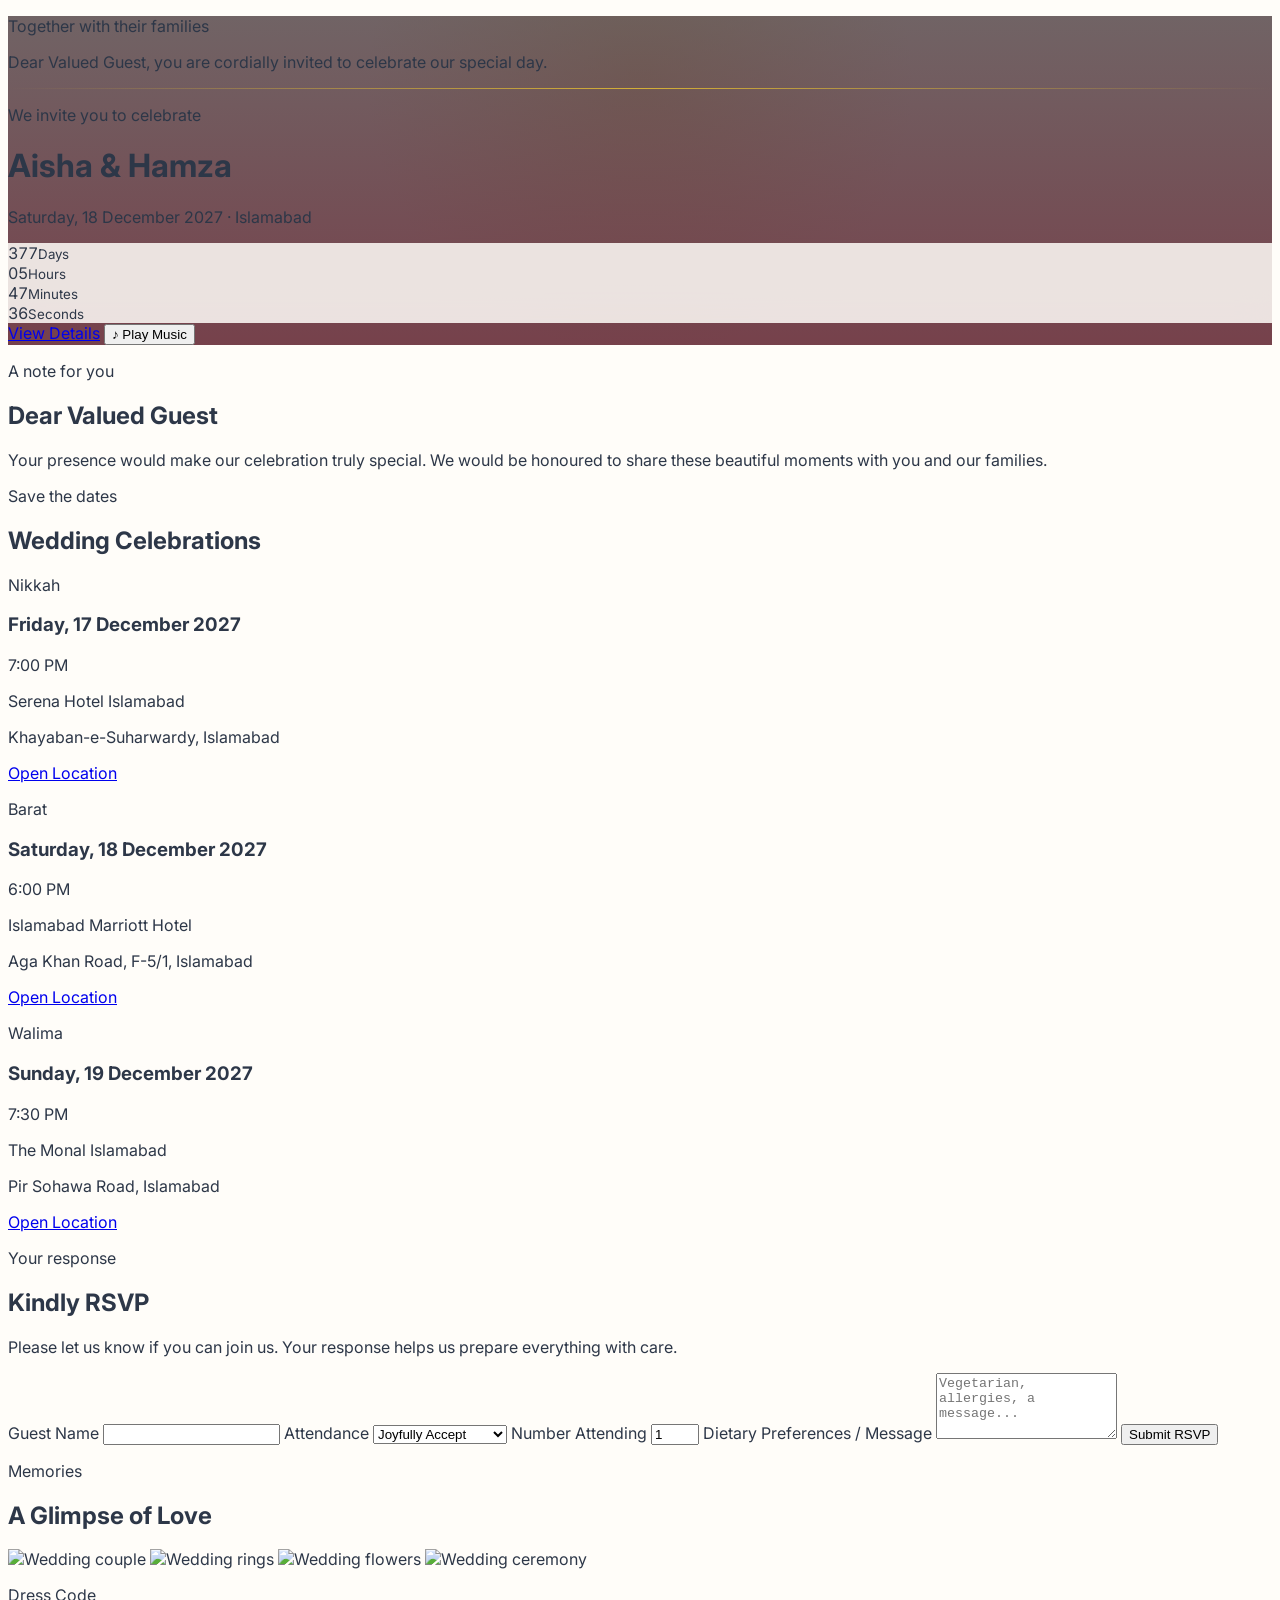
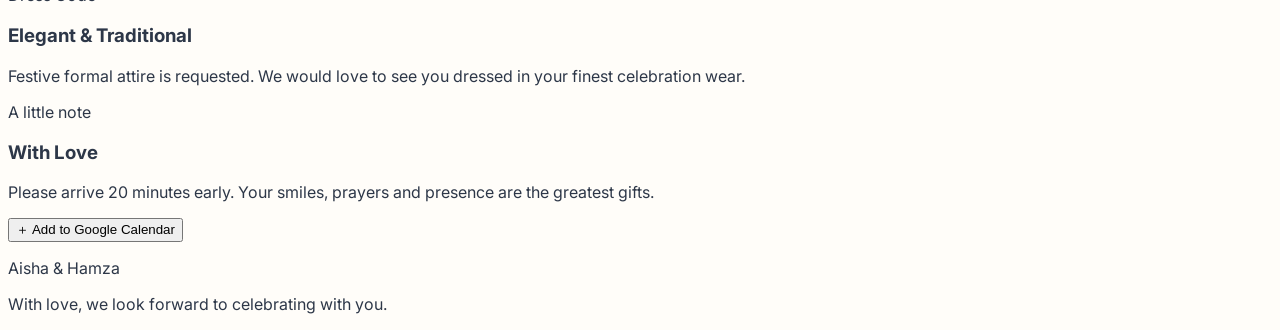
==== index.html @ d8243372 "Create index.html" ====
<!doctype html>
<html lang="en">
<head>
  <meta charset="utf-8">
  <meta name="viewport" content="width=device-width,initial-scale=1">
  <meta name="theme-color" content="#581825">
  <title>A Celebration of Love</title>
  <meta name="description" content="A private wedding invitation with RSVP.">
  <script src="https://cdn.tailwindcss.com"></script>
  <script>
    tailwind.config = {
      theme: {
        extend: {
          colors: {
            rose: '#581825', gold: '#D4AF37', ivory: '#FFFDF9', charcoal: '#2D3748'
          },
          fontFamily: {
            display: ['Playfair Display','serif'],
            script: ['Great Vibes','cursive'],
            sans: ['Inter','sans-serif']
          },
          boxShadow: { luxury: '0 18px 55px rgba(88,24,37,.13)' }
        }
      }
    }
  </script>
  <link rel="preconnect" href="https://fonts.googleapis.com">
  <link rel="preconnect" href="https://fonts.gstatic.com" crossorigin>
  <link href="https://fonts.googleapis.com/css2?family=Great+Vibes&family=Inter:wght@400;500;600;700&family=Playfair+Display:wght@500;600;700&display=swap" rel="stylesheet">
  <style>
    html{scroll-behavior:smooth} body{background:#FFFDF9;color:#2D3748;font-family:Inter,sans-serif}
    .hero{background:linear-gradient(180deg,rgba(25,5,10,.62),rgba(88,24,37,.82)),radial-gradient(circle at 50% 20%,rgba(212,175,55,.18),transparent 40%)}
    .gold-line{height:1px;background:linear-gradient(90deg,transparent,#D4AF37,transparent)}
    .glass{background:rgba(255,253,249,.86);backdrop-filter:blur(14px)}
    .fade-up{animation:up .8s ease both}.delay-1{animation-delay:.15s}.delay-2{animation-delay:.3s}
    @keyframes up{from{opacity:0;transform:translateY(18px)}to{opacity:1;transform:none}}
    .lightbox{display:none}.lightbox.show{display:flex}
    .countdown span{font-variant-numeric:tabular-nums}
  </style>
</head>
<body>
  <div id="toast" class="fixed z-50 top-4 left-1/2 -translate-x-1/2 hidden rounded-full bg-rose px-5 py-3 text-sm text-white shadow-xl"></div>

  <header class="hero relative min-h-[92vh] overflow-hidden text-white">
    <div class="absolute inset-0 bg-[url('https://images.unsplash.com/photo-1519225421980-715cb0215aed?auto=format&fit=crop&w=2000&q=85')] bg-cover bg-center"></div>
    <div class="relative mx-auto flex min-h-[92vh] max-w-6xl flex-col items-center justify-center px-5 py-16 text-center">
      <p class="fade-up tracking-[.35em] text-xs uppercase text-gold">Together with their families</p>
      <p id="guestGreeting" class="fade-up delay-1 mt-6 max-w-2xl font-display text-xl sm:text-2xl"></p>
      <div class="my-7 w-40 gold-line"></div>
      <p class="font-display text-sm uppercase tracking-[.3em] text-white/80">We invite you to celebrate</p>
      <h1 class="fade-up mt-4 font-script text-7xl leading-none text-gold sm:text-9xl">Aisha <span class="font-display text-4xl text-white">&amp;</span> Hamza</h1>
      <p class="mt-6 font-display text-xl sm:text-2xl">Saturday, 18 December 2027 · Islamabad</p>
      <div id="countdown" class="countdown mt-10 grid grid-cols-4 gap-2 sm:gap-5">
        <div class="glass rounded-2xl px-3 py-4 text-rose sm:px-6"><span id="d" class="block text-2xl font-semibold sm:text-4xl">--</span><small>Days</small></div>
        <div class="glass rounded-2xl px-3 py-4 text-rose sm:px-6"><span id="h" class="block text-2xl font-semibold sm:text-4xl">--</span><small>Hours</small></div>
        <div class="glass rounded-2xl px-3 py-4 text-rose sm:px-6"><span id="m" class="block text-2xl font-semibold sm:text-4xl">--</span><small>Minutes</small></div>
        <div class="glass rounded-2xl px-3 py-4 text-rose sm:px-6"><span id="s" class="block text-2xl font-semibold sm:text-4xl">--</span><small>Seconds</small></div>
      </div>
      <div class="mt-10 flex flex-wrap justify-center gap-3">
        <a href="#events" class="rounded-full bg-gold px-6 py-3 font-semibold text-rose transition hover:scale-105">View Details</a>
        <button id="musicBtn" class="rounded-full border border-white/50 px-6 py-3 font-semibold backdrop-blur transition hover:bg-white/10">♪ Play Music</button>
      </div>
    </div>
  </header>

  <main>
    <section class="mx-auto max-w-5xl px-5 py-20 text-center">
      <p class="text-xs font-semibold uppercase tracking-[.3em] text-gold">A note for you</p>
      <h2 class="mt-3 font-display text-4xl text-rose sm:text-5xl">Dear <span id="guestNameHero">Valued Guest</span></h2>
      <p class="mx-auto mt-6 max-w-3xl text-lg leading-8 text-charcoal/75">Your presence would make our celebration truly special. We would be honoured to share these beautiful moments with you and our families.</p>
    </section>

    <section id="events" class="bg-rose py-20 text-white">
      <div class="mx-auto max-w-6xl px-5">
        <div class="text-center">
          <p class="text-xs uppercase tracking-[.3em] text-gold">Save the dates</p>
          <h2 class="mt-3 font-display text-4xl sm:text-5xl">Wedding Celebrations</h2>
        </div>
        <div id="eventGrid" class="mt-12 grid gap-6 md:grid-cols-3"></div>
      </div>
    </section>

    <section class="mx-auto max-w-6xl px-5 py-20">
      <div class="grid gap-10 lg:grid-cols-[1fr_1.15fr]">
        <div>
          <p class="text-xs font-semibold uppercase tracking-[.3em] text-gold">Your response</p>
          <h2 class="mt-3 font-display text-4xl text-rose">Kindly RSVP</h2>
          <p class="mt-4 text-charcoal/70">Please let us know if you can join us. Your response helps us prepare everything with care.</p>
        </div>
        <form id="rsvpForm" class="rounded-3xl border border-rose/10 bg-white p-6 shadow-luxury sm:p-8">
          <label class="block text-sm font-semibold">Guest Name
            <input id="rsvpName" required class="mt-2 w-full rounded-xl border border-gray-200 px-4 py-3 outline-none focus:border-gold" />
          </label>
          <label class="mt-5 block text-sm font-semibold">Attendance
            <select id="status" class="mt-2 w-full rounded-xl border border-gray-200 px-4 py-3 outline-none focus:border-gold">
              <option value="Confirmed">Joyfully Accept</option>
              <option value="Declined">Regretfully Decline</option>
            </select>
          </label>
          <label class="mt-5 block text-sm font-semibold">Number Attending
            <input id="attendees" type="number" min="0" max="20" value="1" required class="mt-2 w-full rounded-xl border border-gray-200 px-4 py-3 outline-none focus:border-gold" />
          </label>
          <label class="mt-5 block text-sm font-semibold">Dietary Preferences / Message
            <textarea id="notes" rows="4" class="mt-2 w-full rounded-xl border border-gray-200 px-4 py-3 outline-none focus:border-gold" placeholder="Vegetarian, allergies, a message..."></textarea>
          </label>
          <button class="mt-6 w-full rounded-xl bg-rose px-5 py-3 font-semibold text-white transition hover:bg-rose/90">Submit RSVP</button>
          <p id="rsvpFeedback" class="mt-4 hidden rounded-xl bg-green-50 p-4 text-sm text-green-800"></p>
        </form>
      </div>
    </section>

    <section class="bg-[#faf5ef] py-20">
      <div class="mx-auto max-w-6xl px-5 text-center">
        <p class="text-xs uppercase tracking-[.3em] text-gold">Memories</p>
        <h2 class="mt-3 font-display text-4xl text-rose">A Glimpse of Love</h2>
        <div class="mt-10 grid grid-cols-2 gap-3 md:grid-cols-4">
          <img class="gallery h-56 w-full cursor-pointer rounded-2xl object-cover shadow-sm md:h-72" src="https://images.unsplash.com/photo-1511285560929-80b456fea0bc?auto=format&fit=crop&w=900&q=80" alt="Wedding couple">
          <img class="gallery h-56 w-full cursor-pointer rounded-2xl object-cover shadow-sm md:h-72" src="https://images.unsplash.com/photo-1519741497674-611481863552?auto=format&fit=crop&w=900&q=80" alt="Wedding rings">
          <img class="gallery h-56 w-full cursor-pointer rounded-2xl object-cover shadow-sm md:h-72" src="https://images.unsplash.com/photo-1465495976277-4387d4b0e4a6?auto=format&fit=crop&w=900&q=80" alt="Wedding flowers">
          <img class="gallery h-56 w-full cursor-pointer rounded-2xl object-cover shadow-sm md:h-72" src="https://images.unsplash.com/photo-1519225421980-715cb0215aed?auto=format&fit=crop&w=900&q=80" alt="Wedding ceremony">
        </div>
      </div>
    </section>

    <section class="mx-auto max-w-5xl px-5 py-20 text-center">
      <div class="grid gap-6 md:grid-cols-2">
        <div class="rounded-3xl border border-gold/30 bg-white p-8 shadow-sm">
          <p class="text-xs uppercase tracking-[.3em] text-gold">Dress Code</p>
          <h3 class="mt-3 font-display text-2xl text-rose">Elegant &amp; Traditional</h3>
          <p class="mt-3 text-charcoal/70">Festive formal attire is requested. We would love to see you dressed in your finest celebration wear.</p>
        </div>
        <div class="rounded-3xl border border-gold/30 bg-white p-8 shadow-sm">
          <p class="text-xs uppercase tracking-[.3em] text-gold">A little note</p>
          <h3 class="mt-3 font-display text-2xl text-rose">With Love</h3>
          <p class="mt-3 text-charcoal/70">Please arrive 20 minutes early. Your smiles, prayers and presence are the greatest gifts.</p>
        </div>
      </div>
      <button id="calendarBtn" class="mt-10 rounded-full bg-gold px-7 py-3 font-semibold text-rose hover:brightness-95">＋ Add to Google Calendar</button>
    </section>
  </main>

  <footer class="bg-rose py-12 text-center text-white">
    <p class="font-script text-4xl text-gold">Aisha &amp; Hamza</p>
    <p class="mt-2 text-sm text-white/70">With love, we look forward to celebrating with you.</p>
  </footer>

  <div id="lightbox" class="lightbox fixed inset-0 z-50 items-center justify-center bg-black/90 p-5">
    <button id="closeLightbox" class="absolute right-5 top-5 text-3xl text-white">×</button>
    <img id="lightboxImg" class="max-h-[90vh] max-w-full rounded-2xl object-contain" alt="">
  </div>
  <audio id="bgMusic" loop preload="none" src="https://cdn.pixabay.com/download/audio/2022/10/25/audio_7a5fbd7e6d.mp3?filename=romantic-piano-124014.mp3"></audio>

<script>
const CONFIG = {
  apiUrl: "https://script.google.com/macros/s/AKfycbwtRTG8R8gndQNv68lyVCE-5xyE4yIgBi5QJoveb9GYhvHvMuP1Ek_-P3Eev9vH_zfZ/exec",
  wedding: { date: "2027-12-18T18:00:00+05:00", timezone: "Asia/Karachi" },
  events: [
    {title:"Nikkah",date:"Friday, 17 December 2027",time:"7:00 PM",venue:"Serena Hotel Islamabad",address:"Khayaban-e-Suharwardy, Islamabad",maps:"https://www.google.com/maps/search/?api=1&query=Serena+Hotel+Islamabad"},
    {title:"Barat",date:"Saturday, 18 December 2027",time:"6:00 PM",venue:"Islamabad Marriott Hotel",address:"Aga Khan Road, F-5/1, Islamabad",maps:"https://www.google.com/maps/search/?api=1&query=Islamabad+Marriott+Hotel"},
    {title:"Walima",date:"Sunday, 19 December 2027",time:"7:30 PM",venue:"The Monal Islamabad",address:"Pir Sohawa Road, Islamabad",maps:"https://www.google.com/maps/search/?api=1&query=The+Monal+Islamabad"}
  ]
};

const params = new URLSearchParams(location.search);
const guest = (params.get("guest") || "").trim() || "Valued Guest";
const safeGuest = guest.replace(/[<>]/g,"");
document.getElementById("guestGreeting").textContent = `Dear ${safeGuest}, you are cordially invited to celebrate our special day.`;
document.getElementById("guestNameHero").textContent = safeGuest;
document.getElementById("rsvpName").value = safeGuest === "Valued Guest" ? "" : safeGuest;

document.getElementById("eventGrid").innerHTML = CONFIG.events.map(e => `
  <article class="rounded-3xl border border-white/10 bg-white/10 p-7 backdrop-blur">
    <p class="text-xs uppercase tracking-[.25em] text-gold">${e.title}</p>
    <h3 class="mt-3 font-display text-2xl">${e.date}</h3>
    <p class="mt-3 text-white/80">${e.time}</p>
    <p class="mt-5 font-semibold">${e.venue}</p><p class="mt-1 text-sm text-white/70">${e.address}</p>
    <a class="mt-6 inline-block rounded-full border border-gold px-5 py-2 text-sm font-semibold text-gold hover:bg-gold hover:text-rose" target="_blank" rel="noopener" href="${e.maps}">Open Location</a>
  </article>`).join("");

function tick(){
  const diff = new Date(CONFIG.wedding.date).getTime() - Date.now();
  const vals = diff <= 0 ? [0,0,0,0] : [
    Math.floor(diff/86400000), Math.floor(diff/3600000)%24,
    Math.floor(diff/60000)%60, Math.floor(diff/1000)%60
  ];
  ["d","h","m","s"].forEach((id,i)=>document.getElementById(id).textContent=String(vals[i]).padStart(2,"0"));
}
tick(); setInterval(tick,1000);

const toast = msg => { const t=document.getElementById("toast"); t.textContent=msg; t.classList.remove("hidden"); setTimeout(()=>t.classList.add("hidden"),2200); };

document.getElementById("musicBtn").onclick = async () => {
  const a=document.getElementById("bgMusic"), b=document.getElementById("musicBtn");
  if(a.paused){ try{await a.play(); b.textContent="❚❚ Pause Music";}catch{toast("Tap again to allow music playback.");} }
  else {a.pause();b.textContent="♪ Play Music";}
};

document.querySelectorAll(".gallery").forEach(img=>img.onclick=()=>{
  document.getElementById("lightboxImg").src=img.src;
  document.getElementById("lightbox").classList.add("show");
});
document.getElementById("closeLightbox").onclick=()=>document.getElementById("lightbox").classList.remove("show");
document.getElementById("lightbox").onclick=e=>{if(e.target.id==="lightbox")e.currentTarget.classList.remove("show");};

document.getElementById("calendarBtn").onclick=()=>{
  const start="20271218T130000Z", end="20271218T170000Z";
  const u=`https://calendar.google.com/calendar/render?action=TEMPLATE&text=${encodeURIComponent("Aisha & Hamza — Wedding Celebration")}&dates=${start}/${end}&details=${encodeURIComponent("You are warmly invited to celebrate with us.")}&location=${encodeURIComponent("Islamabad, Pakistan")}`;
  open(u,"_blank","noopener");
};

document.getElementById("rsvpForm").onsubmit=async e=>{
  e.preventDefault();
  const data={
    guestName: document.getElementById("rsvpName").value.trim(),
    status: document.getElementById("status").value,
    attendees: Number(document.getElementById("attendees").value||0),
    notes: document.getElementById("notes").value.trim(),
    timestamp: new Date().toISOString()
  };
  if(!data.guestName){toast("Please enter your name.");return;}
  const key="wedding_rsvps";
  const local=JSON.parse(localStorage.getItem(key)||"[]");
  local.push(data); localStorage.setItem(key,JSON.stringify(local));
  if(CONFIG.apiUrl){
    try{
      const body = new URLSearchParams({action:"rsvp",...data});
      await fetch(CONFIG.apiUrl,{method:"POST",body});
    }catch(err){ console.warn("Remote RSVP failed; local copy retained.",err); }
  }
  const f=document.getElementById("rsvpFeedback");
  f.textContent = data.status==="Confirmed" ? "Thank you! Your RSVP has been received. We look forward to celebrating with you." : "Thank you for letting us know. You will be missed.";
  f.classList.remove("hidden"); e.target.querySelector("button").disabled=true;
};
</script>
</body>
</html>
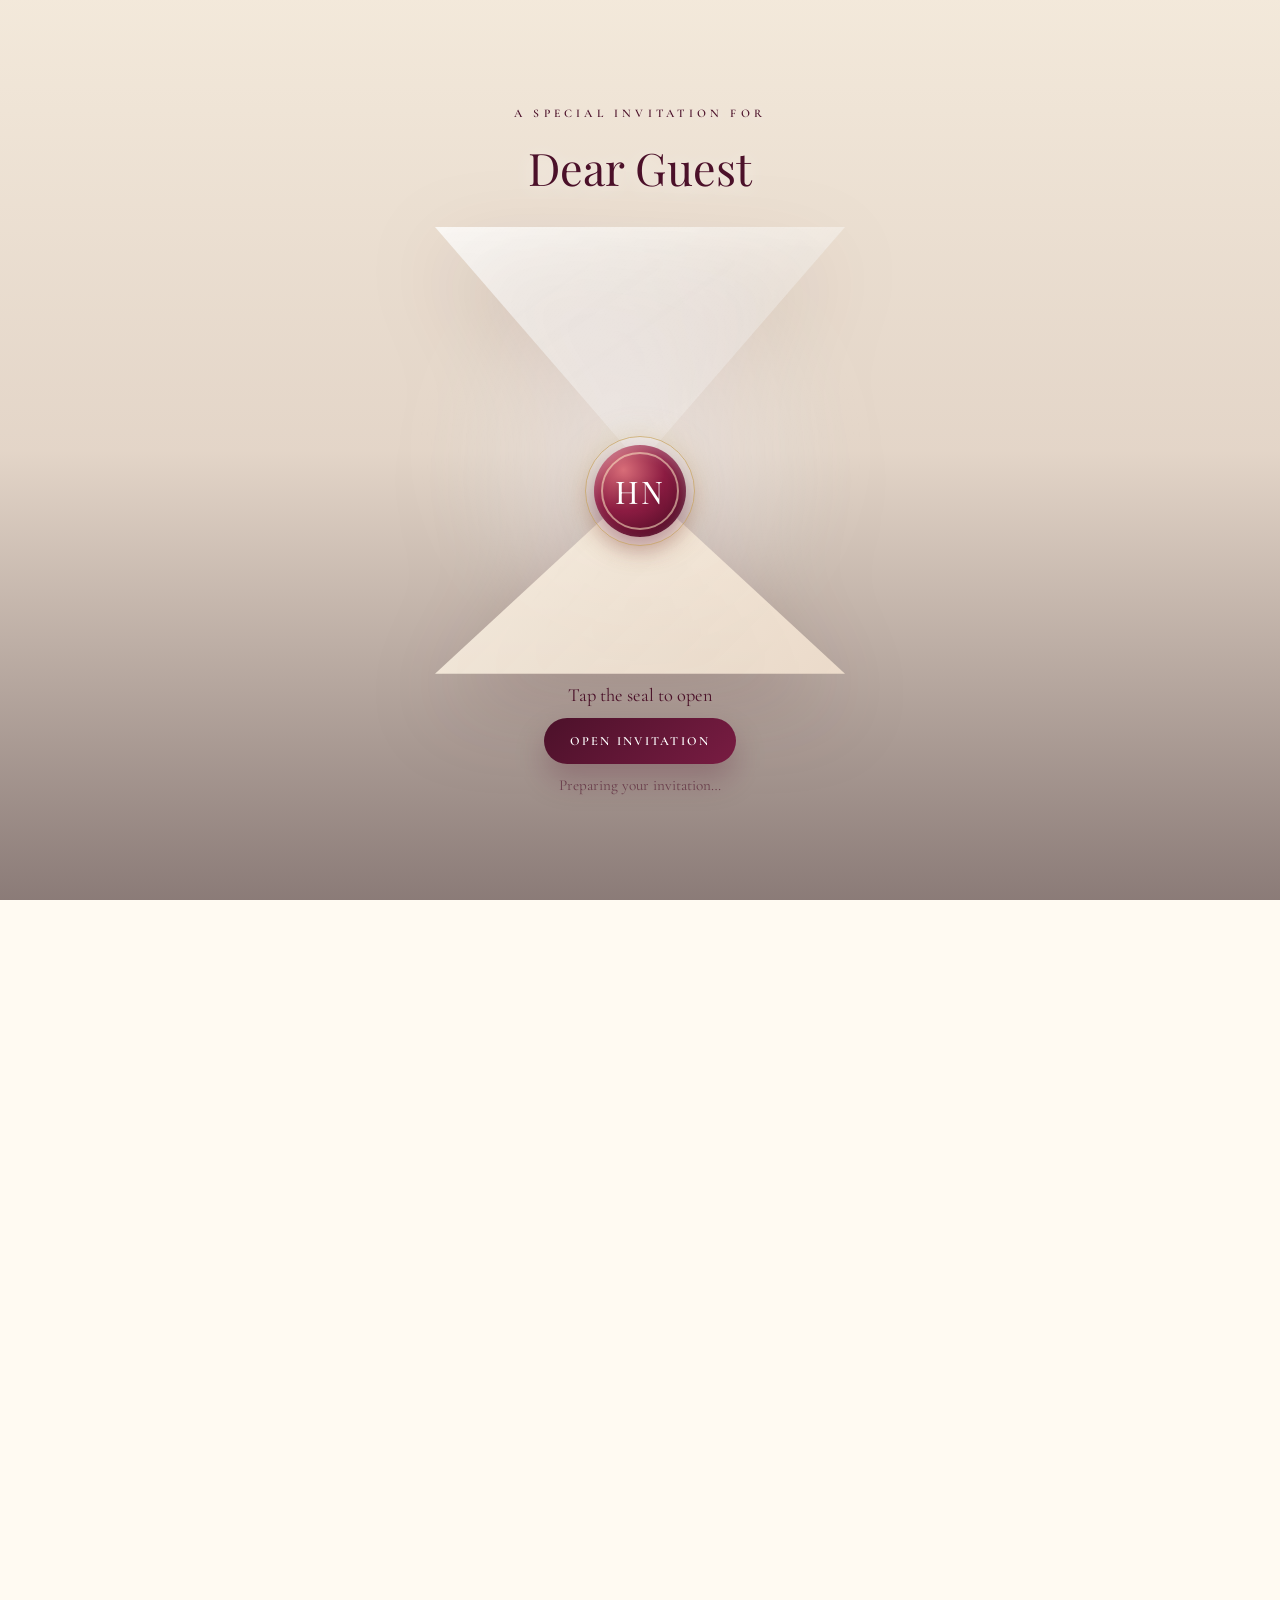
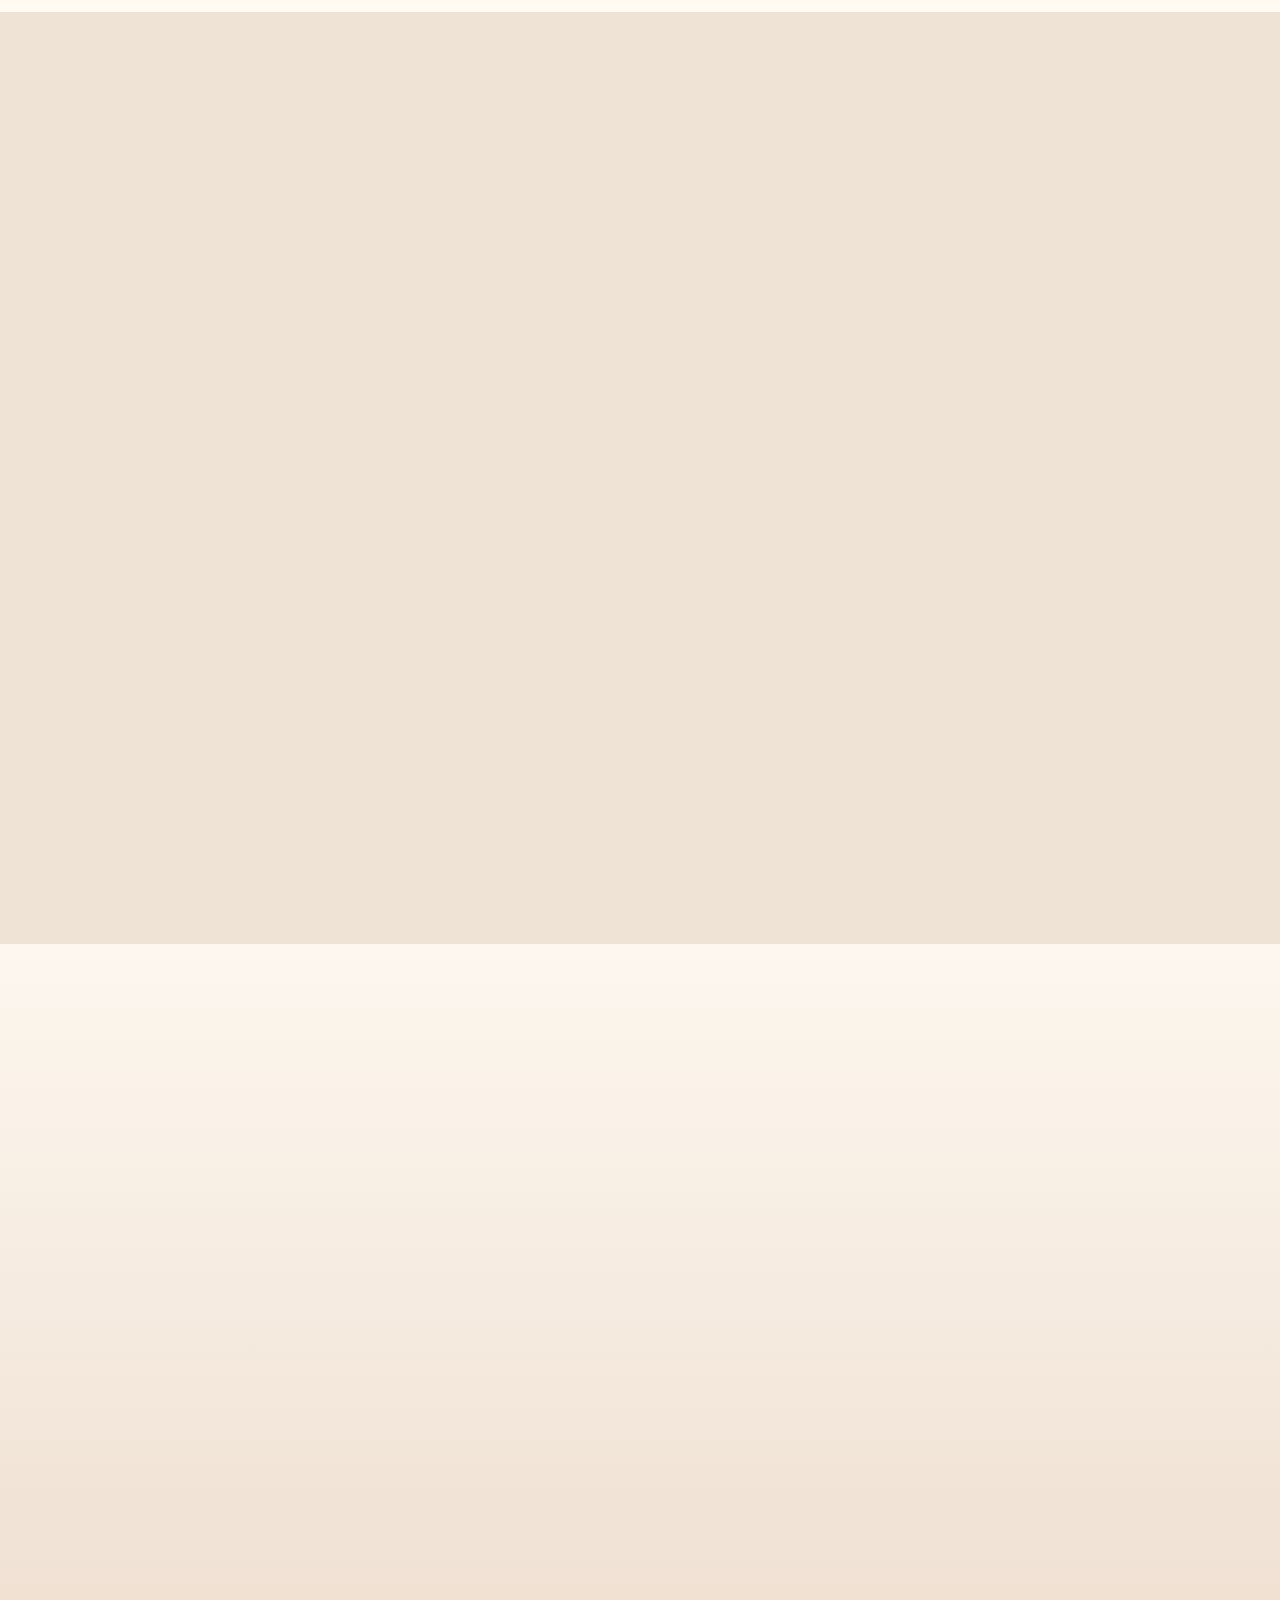
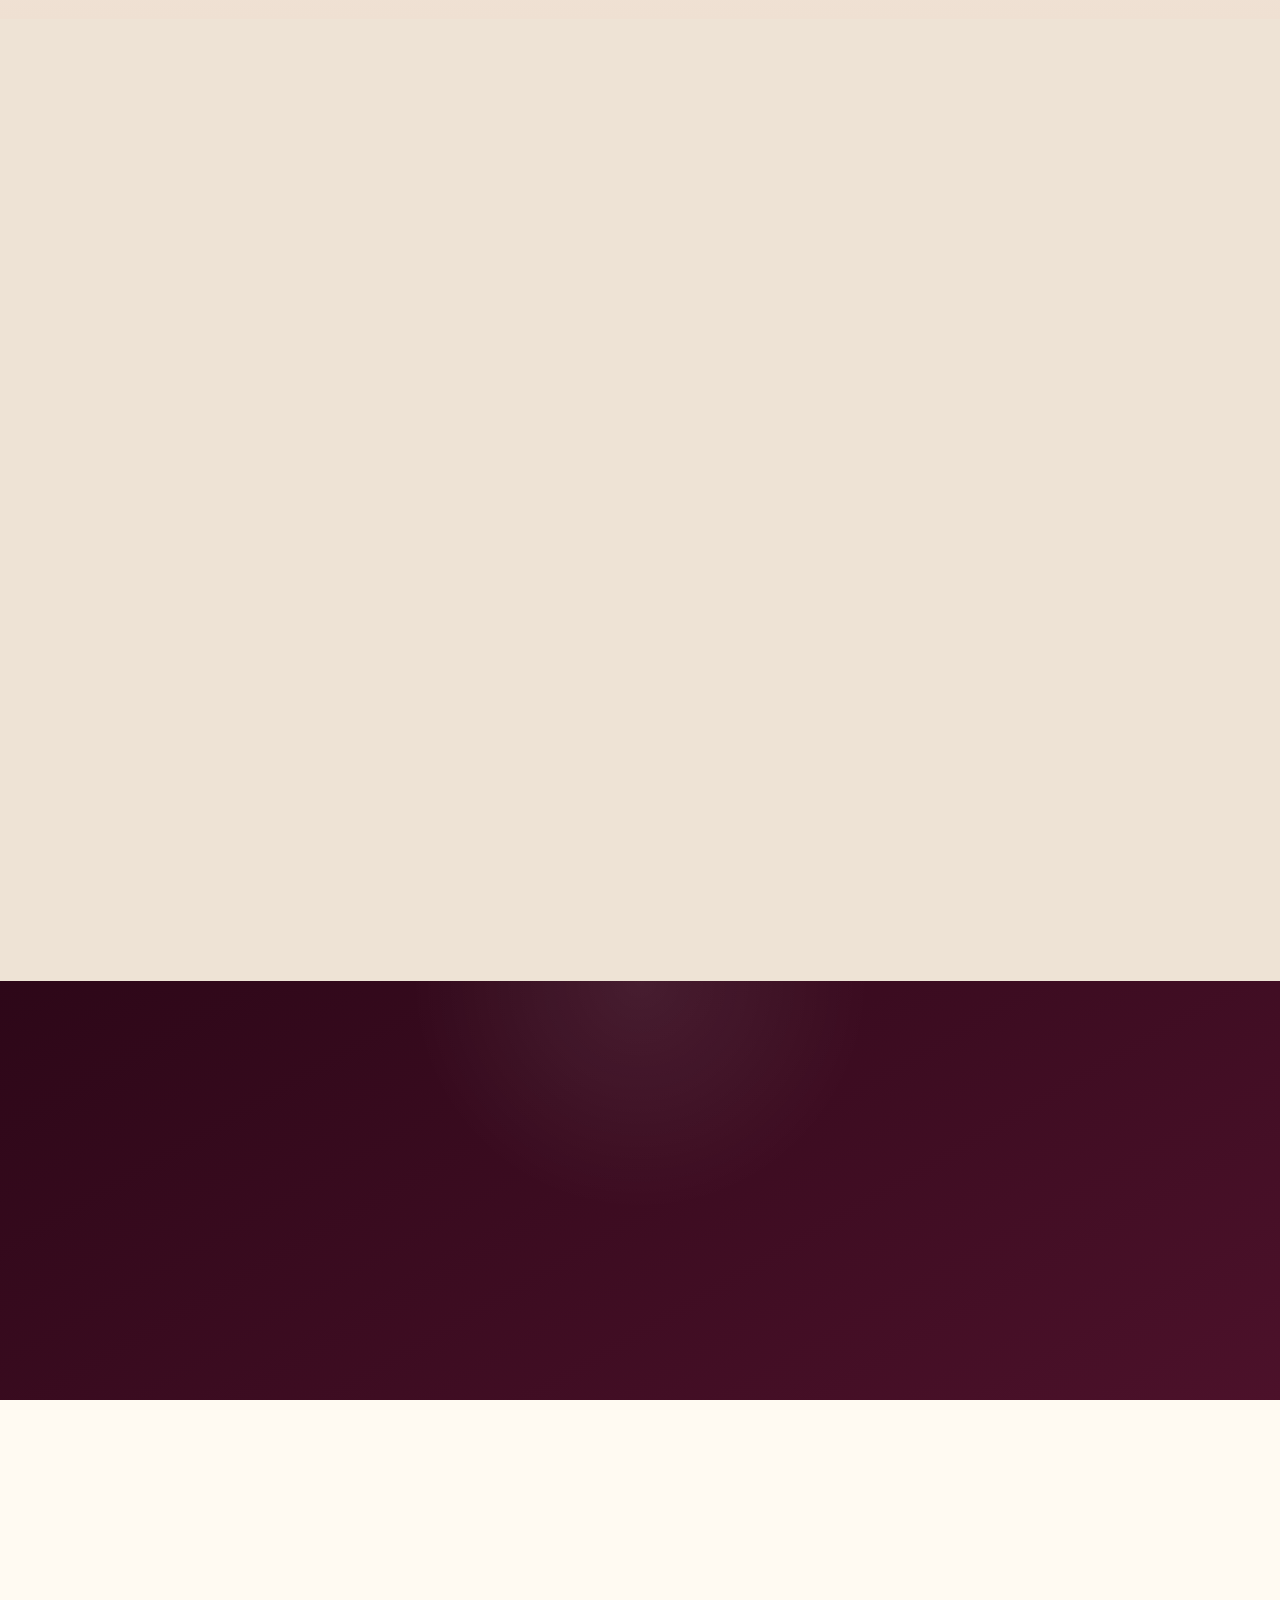
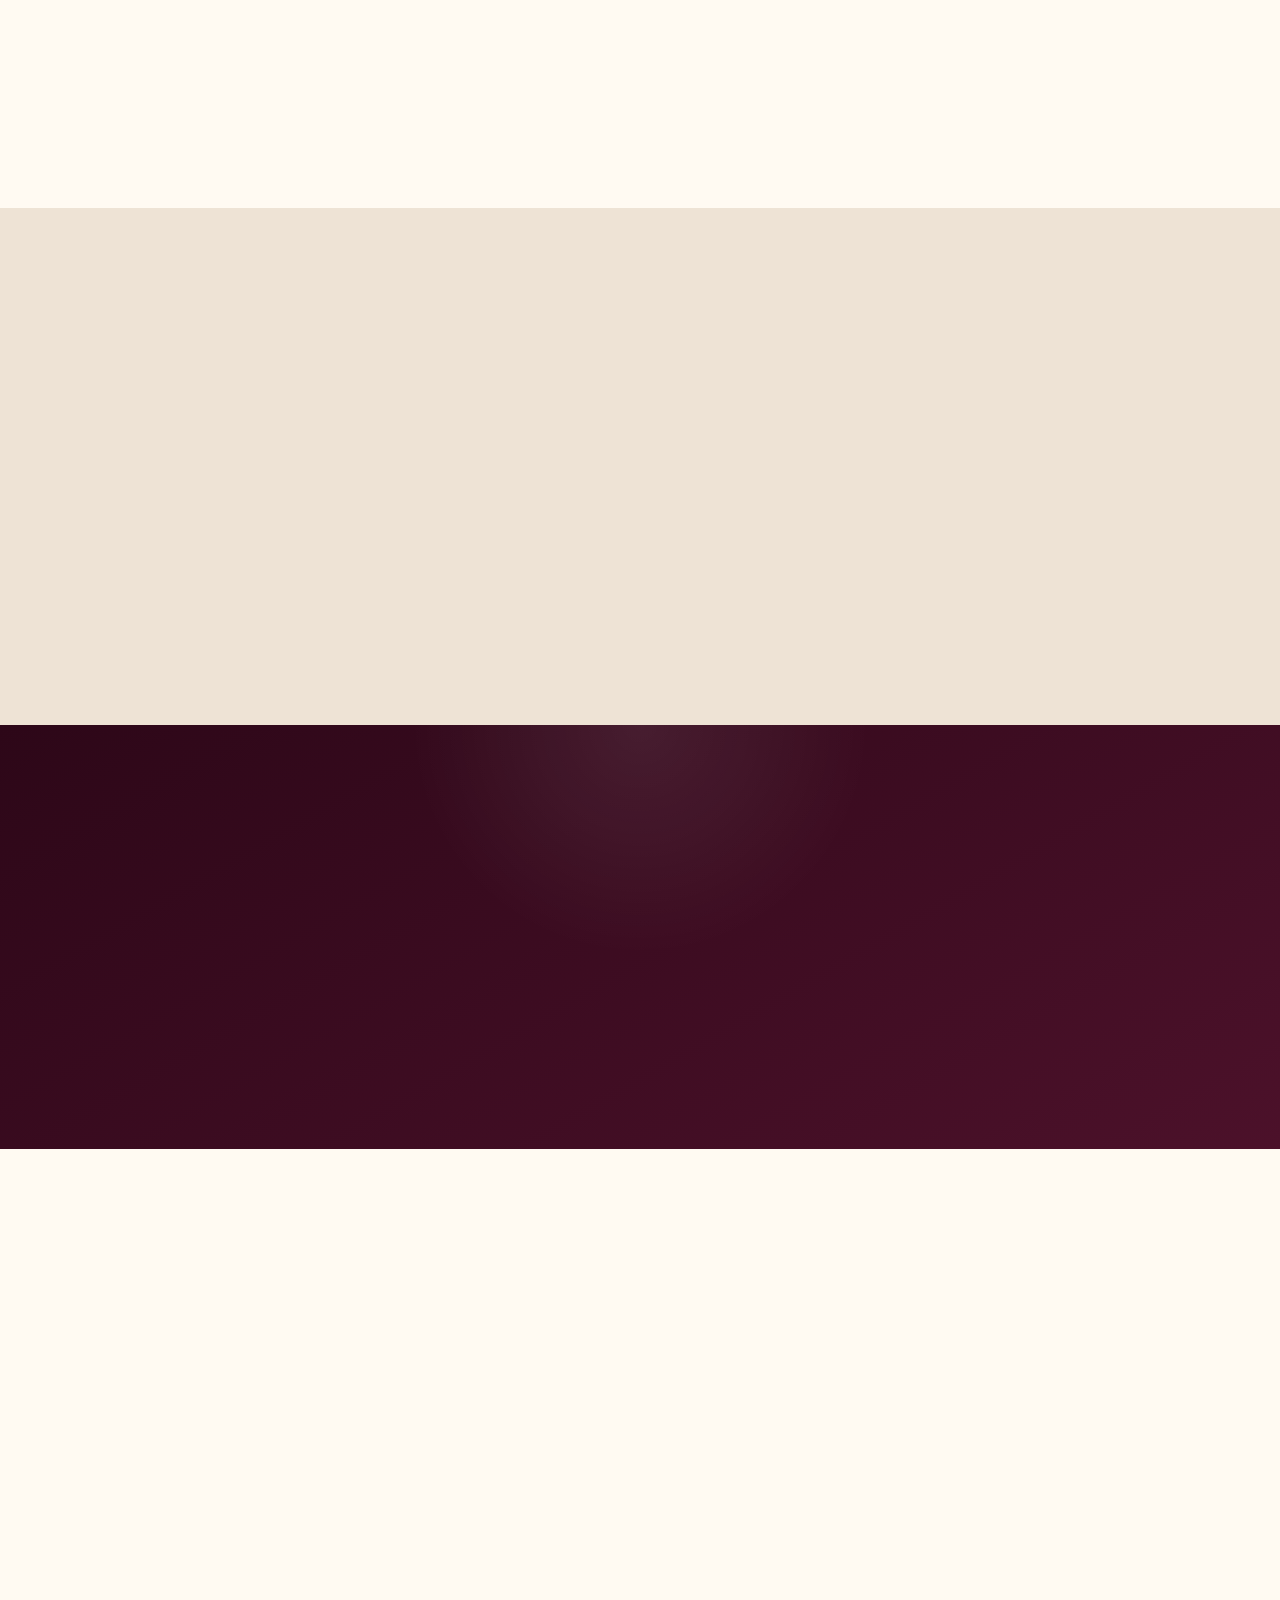
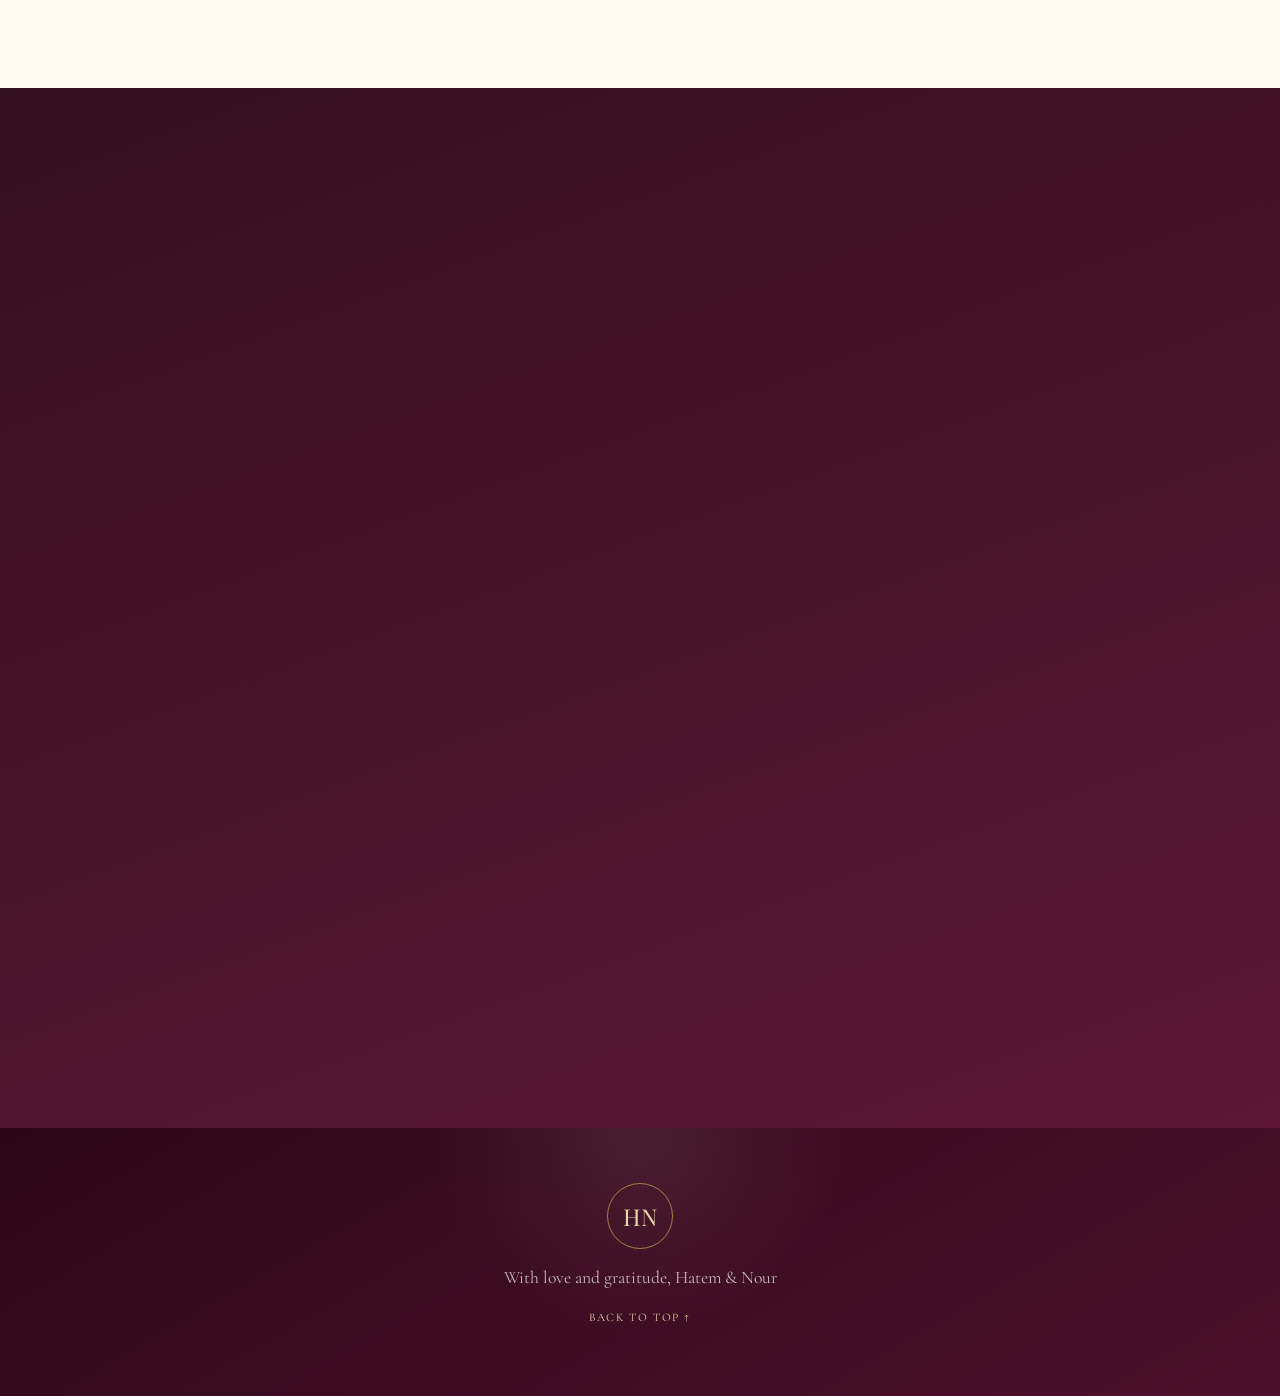
==== commit e71eb25a: "Rename index (3).html to index.html" ====
--- a/index.html
+++ b/index.html
@@ -1,236 +1,215 @@
-<!doctype html>
+<!DOCTYPE html>
 <html lang="en">
 <head>
-  <meta charset="utf-8">
-  <meta name="viewport" content="width=device-width,initial-scale=1">
-  <meta name="theme-color" content="#581825">
-  <title>A Celebration of Love</title>
-  <meta name="description" content="A private wedding invitation with RSVP.">
-  <script src="https://cdn.tailwindcss.com"></script>
-  <script>
-    tailwind.config = {
-      theme: {
-        extend: {
-          colors: {
-            rose: '#581825', gold: '#D4AF37', ivory: '#FFFDF9', charcoal: '#2D3748'
-          },
-          fontFamily: {
-            display: ['Playfair Display','serif'],
-            script: ['Great Vibes','cursive'],
-            sans: ['Inter','sans-serif']
-          },
-          boxShadow: { luxury: '0 18px 55px rgba(88,24,37,.13)' }
-        }
-      }
-    }
-  </script>
+  <meta charset="UTF-8" />
+  <meta name="viewport" content="width=device-width, initial-scale=1.0, viewport-fit=cover" />
+  <meta name="theme-color" content="#4c112a" />
+  <meta name="description" content="A cinematic wedding invitation." />
+  <title>Wedding Invitation</title>
   <link rel="preconnect" href="https://fonts.googleapis.com">
   <link rel="preconnect" href="https://fonts.gstatic.com" crossorigin>
-  <link href="https://fonts.googleapis.com/css2?family=Great+Vibes&family=Inter:wght@400;500;600;700&family=Playfair+Display:wght@500;600;700&display=swap" rel="stylesheet">
-  <style>
-    html{scroll-behavior:smooth} body{background:#FFFDF9;color:#2D3748;font-family:Inter,sans-serif}
-    .hero{background:linear-gradient(180deg,rgba(25,5,10,.62),rgba(88,24,37,.82)),radial-gradient(circle at 50% 20%,rgba(212,175,55,.18),transparent 40%)}
-    .gold-line{height:1px;background:linear-gradient(90deg,transparent,#D4AF37,transparent)}
-    .glass{background:rgba(255,253,249,.86);backdrop-filter:blur(14px)}
-    .fade-up{animation:up .8s ease both}.delay-1{animation-delay:.15s}.delay-2{animation-delay:.3s}
-    @keyframes up{from{opacity:0;transform:translateY(18px)}to{opacity:1;transform:none}}
-    .lightbox{display:none}.lightbox.show{display:flex}
-    .countdown span{font-variant-numeric:tabular-nums}
-  </style>
+  <link href="https://fonts.googleapis.com/css2?family=Cormorant+Garamond:wght@400;500;600;700&family=Great+Vibes&family=Playfair+Display:wght@400;500;600;700&display=swap" rel="stylesheet">
+  <link rel="stylesheet" href="styles.css" />
 </head>
-<body>
-  <div id="toast" class="fixed z-50 top-4 left-1/2 -translate-x-1/2 hidden rounded-full bg-rose px-5 py-3 text-sm text-white shadow-xl"></div>
-
-  <header class="hero relative min-h-[92vh] overflow-hidden text-white">
-    <div class="absolute inset-0 bg-[url('https://images.unsplash.com/photo-1519225421980-715cb0215aed?auto=format&fit=crop&w=2000&q=85')] bg-cover bg-center"></div>
-    <div class="relative mx-auto flex min-h-[92vh] max-w-6xl flex-col items-center justify-center px-5 py-16 text-center">
-      <p class="fade-up tracking-[.35em] text-xs uppercase text-gold">Together with their families</p>
-      <p id="guestGreeting" class="fade-up delay-1 mt-6 max-w-2xl font-display text-xl sm:text-2xl"></p>
-      <div class="my-7 w-40 gold-line"></div>
-      <p class="font-display text-sm uppercase tracking-[.3em] text-white/80">We invite you to celebrate</p>
-      <h1 class="fade-up mt-4 font-script text-7xl leading-none text-gold sm:text-9xl">Aisha <span class="font-display text-4xl text-white">&amp;</span> Hamza</h1>
-      <p class="mt-6 font-display text-xl sm:text-2xl">Saturday, 18 December 2027 · Islamabad</p>
-      <div id="countdown" class="countdown mt-10 grid grid-cols-4 gap-2 sm:gap-5">
-        <div class="glass rounded-2xl px-3 py-4 text-rose sm:px-6"><span id="d" class="block text-2xl font-semibold sm:text-4xl">--</span><small>Days</small></div>
-        <div class="glass rounded-2xl px-3 py-4 text-rose sm:px-6"><span id="h" class="block text-2xl font-semibold sm:text-4xl">--</span><small>Hours</small></div>
-        <div class="glass rounded-2xl px-3 py-4 text-rose sm:px-6"><span id="m" class="block text-2xl font-semibold sm:text-4xl">--</span><small>Minutes</small></div>
-        <div class="glass rounded-2xl px-3 py-4 text-rose sm:px-6"><span id="s" class="block text-2xl font-semibold sm:text-4xl">--</span><small>Seconds</small></div>
-      </div>
-      <div class="mt-10 flex flex-wrap justify-center gap-3">
-        <a href="#events" class="rounded-full bg-gold px-6 py-3 font-semibold text-rose transition hover:scale-105">View Details</a>
-        <button id="musicBtn" class="rounded-full border border-white/50 px-6 py-3 font-semibold backdrop-blur transition hover:bg-white/10">♪ Play Music</button>
-      </div>
+<body class="is-locked">
+  <div id="opening" class="opening" aria-modal="true" role="dialog" aria-label="Wedding invitation opening">
+    <video id="openingVideo" class="opening__video" muted playsinline preload="auto" poster="assets/opening-poster.jpg">
+      <source src="assets/opening-animation.mp4" type="video/mp4" />
+    </video>
+    <div class="opening__veil"></div>
+    <div class="opening__sparkles" aria-hidden="true"></div>
+    <div class="opening__content">
+      <p class="eyebrow">A SPECIAL INVITATION FOR</p>
+      <div id="guestName" class="guest-name">Dear Guest</div>
+      <div class="envelope-card" aria-hidden="true">
+        <div class="envelope-card__shine"></div>
+        <div class="envelope-card__paper envelope-card__paper--top"></div>
+        <div class="envelope-card__paper envelope-card__paper--bottom"></div>
+        <div class="wax-seal" id="waxSeal" role="button" tabindex="0" aria-label="Open invitation">
+          <span class="wax-seal__monogram" id="sealInitials">HN</span>
+          <span class="wax-seal__ring"></span>
+        </div>
+      </div>
+      <p class="opening__hint">Tap the seal to open</p>
+      <button id="openButton" class="seal-button" type="button">
+        <span class="seal-button__shine"></span>
+        OPEN INVITATION
+      </button>
+      <p id="loadingState" class="loading-state">Preparing your invitation…</p>
     </div>
-  </header>
-
-  <main>
-    <section class="mx-auto max-w-5xl px-5 py-20 text-center">
-      <p class="text-xs font-semibold uppercase tracking-[.3em] text-gold">A note for you</p>
-      <h2 class="mt-3 font-display text-4xl text-rose sm:text-5xl">Dear <span id="guestNameHero">Valued Guest</span></h2>
-      <p class="mx-auto mt-6 max-w-3xl text-lg leading-8 text-charcoal/75">Your presence would make our celebration truly special. We would be honoured to share these beautiful moments with you and our families.</p>
-    </section>
-
-    <section id="events" class="bg-rose py-20 text-white">
-      <div class="mx-auto max-w-6xl px-5">
-        <div class="text-center">
-          <p class="text-xs uppercase tracking-[.3em] text-gold">Save the dates</p>
-          <h2 class="mt-3 font-display text-4xl sm:text-5xl">Wedding Celebrations</h2>
-        </div>
-        <div id="eventGrid" class="mt-12 grid gap-6 md:grid-cols-3"></div>
-      </div>
-    </section>
-
-    <section class="mx-auto max-w-6xl px-5 py-20">
-      <div class="grid gap-10 lg:grid-cols-[1fr_1.15fr]">
-        <div>
-          <p class="text-xs font-semibold uppercase tracking-[.3em] text-gold">Your response</p>
-          <h2 class="mt-3 font-display text-4xl text-rose">Kindly RSVP</h2>
-          <p class="mt-4 text-charcoal/70">Please let us know if you can join us. Your response helps us prepare everything with care.</p>
-        </div>
-        <form id="rsvpForm" class="rounded-3xl border border-rose/10 bg-white p-6 shadow-luxury sm:p-8">
-          <label class="block text-sm font-semibold">Guest Name
-            <input id="rsvpName" required class="mt-2 w-full rounded-xl border border-gray-200 px-4 py-3 outline-none focus:border-gold" />
-          </label>
-          <label class="mt-5 block text-sm font-semibold">Attendance
-            <select id="status" class="mt-2 w-full rounded-xl border border-gray-200 px-4 py-3 outline-none focus:border-gold">
-              <option value="Confirmed">Joyfully Accept</option>
-              <option value="Declined">Regretfully Decline</option>
+  </div>
+
+  <main id="invitation" class="invitation" aria-hidden="true">
+    <section class="hero section--full" id="home">
+      <video id="heroVideo" class="hero__video" muted loop autoplay playsinline preload="metadata" poster="assets/opening-poster.jpg">
+        <source src="assets/wedding-video.mp4" type="video/mp4" />
+      </video>
+      <div class="hero__overlay"></div>
+      <div class="hero__petals" aria-hidden="true"></div>
+      <div class="hero__content">
+        <p id="heroBismillah" class="arabic reveal-up">بِسْمِ اللّٰهِ الرَّحْمٰنِ الرَّحِيْمِ</p>
+        <p id="heroKicker" class="hero__kicker reveal-up">TOGETHER WITH THEIR FAMILIES</p>
+        <div class="names reveal-up">
+          <span id="groomName" class="name-script">Hatem</span>
+          <span class="ampersand">&amp;</span>
+          <span id="brideName" class="name-script">Nour</span>
+        </div>
+        <p id="heroDate" class="hero__date reveal-up">Saturday · 26 September 2026</p>
+        <a class="hero__scroll" href="#welcome" aria-label="Scroll to invitation">Scroll to discover<span></span></a>
+      </div>
+    </section>
+
+    <section id="welcome" class="section section--paper floral-bg">
+      <div class="section__inner narrow reveal-on-scroll">
+        <span class="ornament">✦</span>
+        <p id="invitationTitle" class="eyebrow eyebrow--dark">WITH JOY IN OUR HEARTS</p>
+        <h1 id="invitationHeading" class="display-title">You are warmly invited</h1>
+        <p id="invitationParagraph" class="lead-copy">Together with our families, we invite you to celebrate the beginning of our forever with an evening filled with love, laughter, and cherished memories.</p>
+        <blockquote id="romanticQuote" class="quote">“Two souls, one heart, one beautiful beginning.”</blockquote>
+        <div class="gold-line"></div>
+      </div>
+    </section>
+
+    <section class="section section--cream" id="couple">
+      <div class="section__inner">
+        <div class="center reveal-on-scroll">
+          <p class="eyebrow eyebrow--dark">THE COUPLE</p>
+          <h2 class="section-title">Two hearts, one story</h2>
+        </div>
+        <div class="couple-gallery">
+          <figure class="portrait reveal-on-scroll"><img id="groomPhoto" src="assets/opening-poster.jpg" alt="Groom portrait" loading="lazy"><figcaption id="groomCaption">Hatem</figcaption></figure>
+          <figure class="portrait portrait--main reveal-on-scroll"><img id="couplePhoto" src="assets/opening-poster.jpg" alt="Couple portrait" loading="lazy"><figcaption>Our forever begins</figcaption></figure>
+          <figure class="portrait reveal-on-scroll"><img id="bridePhoto" src="assets/opening-poster.jpg" alt="Bride portrait" loading="lazy"><figcaption id="brideCaption">Nour</figcaption></figure>
+        </div>
+      </div>
+    </section>
+
+    <section class="section section--save-date" id="save-date">
+      <div class="section__inner narrow center reveal-on-scroll">
+        <p class="eyebrow">SAVE THE DATE</p>
+        <div class="date-medallion">
+          <span id="saveMonth">SEPTEMBER</span>
+          <strong id="saveDay">26</strong>
+          <span id="saveYear">2026</span>
+        </div>
+        <p id="saveDateLabel" class="save-date-label">Saturday, 26 September 2026</p>
+        <button id="calendarButton" class="lux-button" type="button">ADD TO CALENDAR</button>
+      </div>
+    </section>
+
+    <section class="section section--cream" id="details">
+      <div class="section__inner details-grid">
+        <div class="details-copy reveal-on-scroll">
+          <p class="eyebrow eyebrow--dark">THE CELEBRATION</p>
+          <h2 id="venueName" class="section-title">The White Palace</h2>
+          <p id="venueAddress" class="body-copy">A graceful setting for an unforgettable evening.</p>
+          <div class="detail-row">
+            <span class="detail-icon">◷</span>
+            <div><strong id="weddingDateFull">Saturday, 26 September 2026</strong><small id="weddingTime">7:00 PM onwards</small></div>
+          </div>
+          <div class="detail-row">
+            <span class="detail-icon">⌖</span>
+            <div><strong id="venueShort">The White Palace</strong><small>See location for full address</small></div>
+          </div>
+          <a id="mapsButton" class="lux-button lux-button--outline" href="#" target="_blank" rel="noopener">VIEW ON MAP</a>
+        </div>
+        <div class="image-frame reveal-on-scroll">
+          <img id="locationImage" src="assets/opening-poster.jpg" alt="Wedding venue" loading="lazy" />
+          <div class="image-frame__caption">Where our story continues</div>
+        </div>
+      </div>
+    </section>
+
+    <section class="section section--wine" id="timeline">
+      <div class="section__inner">
+        <div class="center reveal-on-scroll">
+          <p class="eyebrow">THE EVENING</p>
+          <h2 class="section-title section-title--light">A night to remember</h2>
+        </div>
+        <div id="timelineList" class="timeline"></div>
+      </div>
+    </section>
+
+    <section class="section section--paper" id="pre-wedding">
+      <div class="section__inner">
+        <div class="center reveal-on-scroll">
+          <p class="eyebrow eyebrow--dark">BEFORE THE I DOs</p>
+          <h2 class="section-title">Pre-Wedding Celebrations</h2>
+        </div>
+        <div id="preWeddingGrid" class="event-grid"></div>
+      </div>
+    </section>
+
+    <section class="section section--cream" id="dress-code">
+      <div class="section__inner two-col">
+        <div class="dress-card reveal-on-scroll">
+          <span class="dress-card__icon">✽</span>
+          <p class="eyebrow eyebrow--dark">FOR HER</p>
+          <h3>Women's Dress Code</h3>
+          <p id="womenDressCode">Elegant formal attire</p>
+        </div>
+        <div class="dress-card reveal-on-scroll">
+          <span class="dress-card__icon">✦</span>
+          <p class="eyebrow eyebrow--dark">FOR HIM</p>
+          <h3>Men's Dress Code</h3>
+          <p id="menDressCode">Classic formal attire</p>
+        </div>
+      </div>
+    </section>
+
+    <section class="section section--wine transport-section" id="transport">
+      <div class="section__inner narrow center reveal-on-scroll">
+        <p class="eyebrow">TRAVEL WITH EASE</p>
+        <h2 class="section-title section-title--light">Transportation</h2>
+        <p id="transportInfo" class="light-copy">Transportation details will be shared by the hosts.</p>
+      </div>
+    </section>
+
+    <section class="section section--paper" id="countdown">
+      <div class="section__inner narrow center reveal-on-scroll">
+        <p id="countdownTitle" class="eyebrow eyebrow--dark">COUNTING DOWN TO FOREVER</p>
+        <h2 class="section-title">Until we celebrate</h2>
+        <div class="countdown" aria-live="polite">
+          <div><span id="days">00</span><small>Days</small></div>
+          <div><span id="hours">00</span><small>Hours</small></div>
+          <div><span id="minutes">00</span><small>Minutes</small></div>
+          <div><span id="seconds">00</span><small>Seconds</small></div>
+        </div>
+      </div>
+    </section>
+
+    <section class="section section--rsvp" id="rsvp">
+      <div class="section__inner narrow reveal-on-scroll">
+        <div class="center">
+          <p class="eyebrow">KINDLY RESPOND</p>
+          <h2 id="rsvpTitle" class="section-title section-title--light">Will you join us?</h2>
+          <p id="rsvpDescription" class="light-copy">Your presence would make our celebration complete. Please let us know if you can be there.</p>
+        </div>
+        <form id="rsvpForm" class="rsvp-form" novalidate>
+          <label>Guest Name<input name="guestName" type="text" maxlength="120" required autocomplete="name" /></label>
+          <label>Attendance
+            <select name="status" required>
+              <option value="Confirmed">Yes, I’ll be there</option>
+              <option value="Declined">Sadly, I can’t attend</option>
             </select>
           </label>
-          <label class="mt-5 block text-sm font-semibold">Number Attending
-            <input id="attendees" type="number" min="0" max="20" value="1" required class="mt-2 w-full rounded-xl border border-gray-200 px-4 py-3 outline-none focus:border-gold" />
-          </label>
-          <label class="mt-5 block text-sm font-semibold">Dietary Preferences / Message
-            <textarea id="notes" rows="4" class="mt-2 w-full rounded-xl border border-gray-200 px-4 py-3 outline-none focus:border-gold" placeholder="Vegetarian, allergies, a message..."></textarea>
-          </label>
-          <button class="mt-6 w-full rounded-xl bg-rose px-5 py-3 font-semibold text-white transition hover:bg-rose/90">Submit RSVP</button>
-          <p id="rsvpFeedback" class="mt-4 hidden rounded-xl bg-green-50 p-4 text-sm text-green-800"></p>
+          <label>Number of Guests<input name="attendees" type="number" min="0" max="20" value="1" required /></label>
+          <label>Message / Notes<textarea name="notes" rows="4" maxlength="500" placeholder="A note for the couple (optional)"></textarea></label>
+          <button class="lux-button lux-button--gold" type="submit"><span id="rsvpSubmitText">SEND RSVP</span></button>
+          <p id="rsvpMessage" class="form-message" role="status"></p>
         </form>
       </div>
     </section>
 
-    <section class="bg-[#faf5ef] py-20">
-      <div class="mx-auto max-w-6xl px-5 text-center">
-        <p class="text-xs uppercase tracking-[.3em] text-gold">Memories</p>
-        <h2 class="mt-3 font-display text-4xl text-rose">A Glimpse of Love</h2>
-        <div class="mt-10 grid grid-cols-2 gap-3 md:grid-cols-4">
-          <img class="gallery h-56 w-full cursor-pointer rounded-2xl object-cover shadow-sm md:h-72" src="https://images.unsplash.com/photo-1511285560929-80b456fea0bc?auto=format&fit=crop&w=900&q=80" alt="Wedding couple">
-          <img class="gallery h-56 w-full cursor-pointer rounded-2xl object-cover shadow-sm md:h-72" src="https://images.unsplash.com/photo-1519741497674-611481863552?auto=format&fit=crop&w=900&q=80" alt="Wedding rings">
-          <img class="gallery h-56 w-full cursor-pointer rounded-2xl object-cover shadow-sm md:h-72" src="https://images.unsplash.com/photo-1465495976277-4387d4b0e4a6?auto=format&fit=crop&w=900&q=80" alt="Wedding flowers">
-          <img class="gallery h-56 w-full cursor-pointer rounded-2xl object-cover shadow-sm md:h-72" src="https://images.unsplash.com/photo-1519225421980-715cb0215aed?auto=format&fit=crop&w=900&q=80" alt="Wedding ceremony">
-        </div>
-      </div>
-    </section>
-
-    <section class="mx-auto max-w-5xl px-5 py-20 text-center">
-      <div class="grid gap-6 md:grid-cols-2">
-        <div class="rounded-3xl border border-gold/30 bg-white p-8 shadow-sm">
-          <p class="text-xs uppercase tracking-[.3em] text-gold">Dress Code</p>
-          <h3 class="mt-3 font-display text-2xl text-rose">Elegant &amp; Traditional</h3>
-          <p class="mt-3 text-charcoal/70">Festive formal attire is requested. We would love to see you dressed in your finest celebration wear.</p>
-        </div>
-        <div class="rounded-3xl border border-gold/30 bg-white p-8 shadow-sm">
-          <p class="text-xs uppercase tracking-[.3em] text-gold">A little note</p>
-          <h3 class="mt-3 font-display text-2xl text-rose">With Love</h3>
-          <p class="mt-3 text-charcoal/70">Please arrive 20 minutes early. Your smiles, prayers and presence are the greatest gifts.</p>
-        </div>
-      </div>
-      <button id="calendarBtn" class="mt-10 rounded-full bg-gold px-7 py-3 font-semibold text-rose hover:brightness-95">＋ Add to Google Calendar</button>
-    </section>
+    <footer class="footer section--wine">
+      <div class="footer__inner">
+        <div class="footer-monogram" id="footerInitials">HN</div>
+        <p id="footerText">With love and gratitude, Hatem &amp; Nour</p>
+        <a href="#home" class="back-top">Back to top ↑</a>
+      </div>
+    </footer>
   </main>
 
-  <footer class="bg-rose py-12 text-center text-white">
-    <p class="font-script text-4xl text-gold">Aisha &amp; Hamza</p>
-    <p class="mt-2 text-sm text-white/70">With love, we look forward to celebrating with you.</p>
-  </footer>
-
-  <div id="lightbox" class="lightbox fixed inset-0 z-50 items-center justify-center bg-black/90 p-5">
-    <button id="closeLightbox" class="absolute right-5 top-5 text-3xl text-white">×</button>
-    <img id="lightboxImg" class="max-h-[90vh] max-w-full rounded-2xl object-contain" alt="">
-  </div>
-  <audio id="bgMusic" loop preload="none" src="https://cdn.pixabay.com/download/audio/2022/10/25/audio_7a5fbd7e6d.mp3?filename=romantic-piano-124014.mp3"></audio>
-
-<script>
-const CONFIG = {
-  apiUrl: "https://script.google.com/macros/s/AKfycbwtRTG8R8gndQNv68lyVCE-5xyE4yIgBi5QJoveb9GYhvHvMuP1Ek_-P3Eev9vH_zfZ/exec",
-  wedding: { date: "2027-12-18T18:00:00+05:00", timezone: "Asia/Karachi" },
-  events: [
-    {title:"Nikkah",date:"Friday, 17 December 2027",time:"7:00 PM",venue:"Serena Hotel Islamabad",address:"Khayaban-e-Suharwardy, Islamabad",maps:"https://www.google.com/maps/search/?api=1&query=Serena+Hotel+Islamabad"},
-    {title:"Barat",date:"Saturday, 18 December 2027",time:"6:00 PM",venue:"Islamabad Marriott Hotel",address:"Aga Khan Road, F-5/1, Islamabad",maps:"https://www.google.com/maps/search/?api=1&query=Islamabad+Marriott+Hotel"},
-    {title:"Walima",date:"Sunday, 19 December 2027",time:"7:30 PM",venue:"The Monal Islamabad",address:"Pir Sohawa Road, Islamabad",maps:"https://www.google.com/maps/search/?api=1&query=The+Monal+Islamabad"}
-  ]
-};
-
-const params = new URLSearchParams(location.search);
-const guest = (params.get("guest") || "").trim() || "Valued Guest";
-const safeGuest = guest.replace(/[<>]/g,"");
-document.getElementById("guestGreeting").textContent = `Dear ${safeGuest}, you are cordially invited to celebrate our special day.`;
-document.getElementById("guestNameHero").textContent = safeGuest;
-document.getElementById("rsvpName").value = safeGuest === "Valued Guest" ? "" : safeGuest;
-
-document.getElementById("eventGrid").innerHTML = CONFIG.events.map(e => `
-  <article class="rounded-3xl border border-white/10 bg-white/10 p-7 backdrop-blur">
-    <p class="text-xs uppercase tracking-[.25em] text-gold">${e.title}</p>
-    <h3 class="mt-3 font-display text-2xl">${e.date}</h3>
-    <p class="mt-3 text-white/80">${e.time}</p>
-    <p class="mt-5 font-semibold">${e.venue}</p><p class="mt-1 text-sm text-white/70">${e.address}</p>
-    <a class="mt-6 inline-block rounded-full border border-gold px-5 py-2 text-sm font-semibold text-gold hover:bg-gold hover:text-rose" target="_blank" rel="noopener" href="${e.maps}">Open Location</a>
-  </article>`).join("");
-
-function tick(){
-  const diff = new Date(CONFIG.wedding.date).getTime() - Date.now();
-  const vals = diff <= 0 ? [0,0,0,0] : [
-    Math.floor(diff/86400000), Math.floor(diff/3600000)%24,
-    Math.floor(diff/60000)%60, Math.floor(diff/1000)%60
-  ];
-  ["d","h","m","s"].forEach((id,i)=>document.getElementById(id).textContent=String(vals[i]).padStart(2,"0"));
-}
-tick(); setInterval(tick,1000);
-
-const toast = msg => { const t=document.getElementById("toast"); t.textContent=msg; t.classList.remove("hidden"); setTimeout(()=>t.classList.add("hidden"),2200); };
-
-document.getElementById("musicBtn").onclick = async () => {
-  const a=document.getElementById("bgMusic"), b=document.getElementById("musicBtn");
-  if(a.paused){ try{await a.play(); b.textContent="❚❚ Pause Music";}catch{toast("Tap again to allow music playback.");} }
-  else {a.pause();b.textContent="♪ Play Music";}
-};
-
-document.querySelectorAll(".gallery").forEach(img=>img.onclick=()=>{
-  document.getElementById("lightboxImg").src=img.src;
-  document.getElementById("lightbox").classList.add("show");
-});
-document.getElementById("closeLightbox").onclick=()=>document.getElementById("lightbox").classList.remove("show");
-document.getElementById("lightbox").onclick=e=>{if(e.target.id==="lightbox")e.currentTarget.classList.remove("show");};
-
-document.getElementById("calendarBtn").onclick=()=>{
-  const start="20271218T130000Z", end="20271218T170000Z";
-  const u=`https://calendar.google.com/calendar/render?action=TEMPLATE&text=${encodeURIComponent("Aisha & Hamza — Wedding Celebration")}&dates=${start}/${end}&details=${encodeURIComponent("You are warmly invited to celebrate with us.")}&location=${encodeURIComponent("Islamabad, Pakistan")}`;
-  open(u,"_blank","noopener");
-};
-
-document.getElementById("rsvpForm").onsubmit=async e=>{
-  e.preventDefault();
-  const data={
-    guestName: document.getElementById("rsvpName").value.trim(),
-    status: document.getElementById("status").value,
-    attendees: Number(document.getElementById("attendees").value||0),
-    notes: document.getElementById("notes").value.trim(),
-    timestamp: new Date().toISOString()
-  };
-  if(!data.guestName){toast("Please enter your name.");return;}
-  const key="wedding_rsvps";
-  const local=JSON.parse(localStorage.getItem(key)||"[]");
-  local.push(data); localStorage.setItem(key,JSON.stringify(local));
-  if(CONFIG.apiUrl){
-    try{
-      const body = new URLSearchParams({action:"rsvp",...data});
-      await fetch(CONFIG.apiUrl,{method:"POST",body});
-    }catch(err){ console.warn("Remote RSVP failed; local copy retained.",err); }
-  }
-  const f=document.getElementById("rsvpFeedback");
-  f.textContent = data.status==="Confirmed" ? "Thank you! Your RSVP has been received. We look forward to celebrating with you." : "Thank you for letting us know. You will be missed.";
-  f.classList.remove("hidden"); e.target.querySelector("button").disabled=true;
-};
-</script>
+  <script src="script.js"></script>
 </body>
 </html>
--- a/styles.css
+++ b/styles.css
@@ -0,0 +1,36 @@
+:root{
+  --primary:#4c112a;
+  --primary-dark:#2d0718;
+  --gold:#c6a25a;
+  --gold-soft:#e8d7aa;
+  --paper:#f7f0e4;
+  --paper-2:#fffaf2;
+  --cream:#eee3d5;
+  --text:#351c27;
+  --muted:#7e6a73;
+  --shadow:0 24px 70px rgba(55,15,31,.16);
+  --radius:28px;
+  --font-display:'Playfair Display',serif;
+  --font-body:'Cormorant Garamond',serif;
+  --font-script:'Great Vibes',cursive;
+}
+*{box-sizing:border-box}
+html{scroll-behavior:smooth;background:var(--primary)}
+body{margin:0;font-family:var(--font-body);color:var(--text);background:var(--paper);overflow-x:hidden}
+body.is-locked{height:100vh;overflow:hidden}
+button,a,input,textarea,select{font:inherit}
+button,a{ -webkit-tap-highlight-color:transparent }
+a{color:inherit}
+.center{text-align:center}.narrow{max-width:780px;margin-inline:auto}.section{position:relative;padding:clamp(76px,10vw,140px) 22px;overflow:hidden}.section--full{min-height:100svh}.section__inner{width:min(1160px,100%);margin:auto}.floral-bg{background:var(--paper-2) url('floral-pattern.svg') center/cover fixed no-repeat}.section--paper{background:var(--paper-2)}.section--cream{background:var(--cream)}.section--wine{background:radial-gradient(circle at 50% 0,rgba(255,255,255,.08),transparent 30%),linear-gradient(150deg,var(--primary-dark),var(--primary));color:#fff}.section--save-date{background:linear-gradient(180deg,#fdf7ef,#efe0d2)}.section--rsvp{background:linear-gradient(160deg,#35101f,#5b1734);color:#fff}.eyebrow{letter-spacing:.36em;font-size:.73rem;text-transform:uppercase;color:rgba(255,255,255,.78);margin:0 0 16px}.eyebrow--dark{color:var(--primary)}.display-title,.section-title{font-family:var(--font-display);font-weight:500;line-height:1.08}.display-title{font-size:clamp(2.4rem,7vw,5rem);margin:10px 0 22px}.section-title{font-size:clamp(2.15rem,5vw,4rem);margin:10px 0 28px}.section-title--light{color:#fff}.lead-copy,.body-copy,.light-copy{font-size:clamp(1.25rem,2.7vw,1.55rem);line-height:1.65;margin:0}.light-copy{color:rgba(255,255,255,.82)}.quote{font-family:var(--font-display);font-size:clamp(1.2rem,3.4vw,1.75rem);line-height:1.55;font-style:italic;margin:38px auto;color:var(--primary)}.ornament{display:block;color:var(--gold);font-size:1.5rem}.gold-line{width:90px;height:1px;background:linear-gradient(90deg,transparent,var(--gold),transparent);margin:34px auto 0}
+/* Opening */
+.opening{position:fixed;inset:0;z-index:9999;display:grid;place-items:center;background:#efe4d4;transition:opacity 1s ease,visibility 1s ease}.opening.is-closing{opacity:0;visibility:hidden;pointer-events:none}.opening__video{position:absolute;inset:0;width:100%;height:100%;object-fit:cover;opacity:.9}.opening__veil{position:absolute;inset:0;background:linear-gradient(180deg,rgba(255,248,239,.24),rgba(75,18,42,.07) 50%,rgba(30,9,19,.48))}.opening__sparkles{position:absolute;inset:0;overflow:hidden;pointer-events:none}.opening__content{position:relative;z-index:2;text-align:center;padding:24px;display:flex;align-items:center;flex-direction:column;width:min(650px,100%)}.opening .eyebrow{color:var(--primary);font-weight:600;text-shadow:0 1px 14px rgba(255,255,255,.8)}.guest-name{font-family:var(--font-display);font-size:clamp(1.7rem,5vw,2.8rem);color:var(--primary);margin:2px 0 16px;min-height:1.4em;text-shadow:0 3px 20px rgba(255,255,255,.65)}.envelope-card{position:relative;width:min(410px,78vw);aspect-ratio:1/1.09;margin:2px auto 16px;border-radius:24px;filter:drop-shadow(0 30px 44px rgba(56,16,29,.18));transform:translateY(8px);animation:floatCard 5s ease-in-out infinite}.envelope-card:before{content:'';position:absolute;inset:0;border-radius:24px;background:url('assets/opening-poster.jpg') center/cover}.envelope-card__paper{position:absolute;inset:0 0 47%;background:linear-gradient(145deg,rgba(255,255,255,.75),rgba(255,255,255,.06));clip-path:polygon(0 0,100% 0,50% 100%);filter:drop-shadow(0 10px 12px rgba(40,15,20,.06))}.envelope-card__paper--bottom{inset:47% 0 0;background:linear-gradient(135deg,rgba(248,240,227,.92),rgba(245,228,210,.86));clip-path:polygon(0 100%,50% 20%,100% 100%)}.envelope-card__shine{position:absolute;inset:-15%;border-radius:50%;background:radial-gradient(circle,rgba(255,255,255,.5),transparent 52%);filter:blur(20px);animation:shine 3.2s ease-in-out infinite}.wax-seal{position:absolute;left:50%;top:59%;transform:translate(-50%,-50%);width:92px;height:92px;border-radius:50%;display:grid;place-items:center;color:#fff;background:radial-gradient(circle at 32% 27%,#d86d78,#8c1c42 45%,#5d0f2c 76%);box-shadow:0 12px 22px rgba(97,18,48,.36),inset 0 5px 12px rgba(255,255,255,.28);cursor:pointer;outline:none;animation:sealPulse 2.8s ease-in-out infinite}.wax-seal:before{content:'';position:absolute;inset:7px;border:2px solid rgba(255,236,199,.55);border-radius:50%}.wax-seal__monogram{font-family:var(--font-display);font-size:1.95rem;letter-spacing:.06em;text-shadow:0 1px 7px rgba(0,0,0,.24);position:relative;z-index:2}.wax-seal__ring{position:absolute;inset:-9px;border-radius:50%;border:1px solid rgba(198,162,90,.7);box-shadow:0 0 30px rgba(198,162,90,.25)}.opening__hint{margin:2px 0 12px;color:var(--primary);font-size:1.15rem}.seal-button,.lux-button{position:relative;overflow:hidden;border:0;border-radius:999px;padding:15px 26px;cursor:pointer;text-decoration:none;display:inline-flex;align-items:center;justify-content:center;gap:10px;letter-spacing:.18em;text-transform:uppercase;font-size:.78rem;font-weight:600;transition:transform .3s ease,box-shadow .3s ease,background .3s ease}.seal-button{background:linear-gradient(135deg,var(--primary),#781c42);color:#fff;box-shadow:0 16px 30px rgba(83,14,43,.25)}.seal-button:hover,.lux-button:hover{transform:translateY(-2px)}.seal-button__shine{position:absolute;inset:0;transform:translateX(-120%);background:linear-gradient(90deg,transparent,rgba(255,255,255,.4),transparent);animation:buttonShine 3.5s ease-in-out infinite}.loading-state{font-size:.95rem;color:rgba(76,17,42,.62);margin:12px 0 0}.opening.opened .wax-seal{animation:sealOpen .7s forwards}.opening.opened .envelope-card{animation:openCard 1.3s cubic-bezier(.2,.9,.2,1) forwards}.opening.opened .opening__content{animation:openingContentOut 1.1s .32s ease forwards}.particle{position:absolute;width:4px;height:4px;background:rgba(198,162,90,.86);border-radius:50%;box-shadow:0 0 9px rgba(198,162,90,.7);animation:particleFloat linear infinite}
+/* Hero */
+.hero{display:grid;place-items:center;isolation:isolate;background:#210711;color:#fff}.hero__video{position:absolute;inset:0;width:100%;height:100%;object-fit:cover;transform:scale(1.04);animation:heroZoom 18s ease-in-out infinite alternate}.hero__overlay{position:absolute;inset:0;background:linear-gradient(180deg,rgba(20,5,13,.42),rgba(37,9,21,.35) 45%,rgba(24,5,14,.72))}.hero__content{position:relative;z-index:2;text-align:center;padding:24px;max-width:960px}.arabic{font-family:var(--font-display);font-size:clamp(1.5rem,4vw,2.6rem);margin:0 0 25px}.hero__kicker{letter-spacing:.35em;text-transform:uppercase;font-size:.72rem;color:rgba(255,255,255,.78)}.names{display:flex;flex-direction:column;align-items:center;gap:3px;margin:12px 0 20px}.name-script{font-family:var(--font-script);font-size:clamp(4.7rem,13vw,9rem);line-height:.92;text-shadow:0 10px 36px rgba(0,0,0,.35)}.ampersand{font-family:var(--font-display);color:var(--gold-soft);font-size:clamp(1.8rem,5vw,3rem);line-height:1}.hero__date{font-family:var(--font-display);letter-spacing:.15em;font-size:clamp(.85rem,2vw,1.15rem);text-transform:uppercase}.hero__scroll{position:absolute;left:50%;bottom:-21svh;transform:translateX(-50%);font-size:.75rem;letter-spacing:.2em;text-transform:uppercase;color:rgba(255,255,255,.8);text-decoration:none}.hero__scroll span{display:block;width:1px;height:45px;background:linear-gradient(#fff,transparent);margin:12px auto 0}
+/* Generic media */
+.couple-gallery{margin-top:48px;display:grid;grid-template-columns:.82fr 1fr .82fr;gap:22px;align-items:end}.portrait{position:relative;margin:0;overflow:hidden;border-radius:24px;background:#d9c8ba;box-shadow:0 25px 55px rgba(55,15,31,.12);aspect-ratio:3/4;border:1px solid rgba(198,162,90,.24)}.portrait--main{aspect-ratio:4/5;transform:translateY(-18px)}.portrait img{width:100%;height:100%;object-fit:cover;display:block;filter:saturate(.92);transition:transform 1s ease}.portrait:hover img{transform:scale(1.05)}.portrait figcaption{position:absolute;left:14px;right:14px;bottom:14px;padding:9px 13px;border-radius:999px;background:rgba(52,11,29,.72);backdrop-filter:blur(10px);color:#fff;text-align:center;font-family:var(--font-display);font-size:1.15rem}.portrait--main figcaption{font-size:1.25rem;color:var(--gold-soft)}
+.details-grid{display:grid;grid-template-columns:1fr 1.05fr;gap:56px;align-items:center}.image-frame{position:relative;overflow:hidden;border-radius:var(--radius);box-shadow:var(--shadow);aspect-ratio:4/5;background:#d7c6b2}.image-frame img{width:100%;height:100%;object-fit:cover;display:block;transition:transform 1.2s ease}.image-frame:hover img{transform:scale(1.04)}.image-frame__caption{position:absolute;left:18px;right:18px;bottom:18px;background:rgba(50,13,30,.72);backdrop-filter:blur(10px);color:#fff;padding:12px 16px;border:1px solid rgba(255,255,255,.16);border-radius:999px;text-align:center;letter-spacing:.12em;text-transform:uppercase;font-size:.7rem}.detail-row{display:flex;gap:16px;align-items:flex-start;margin:25px 0}.detail-row strong{display:block;font-family:var(--font-display);font-size:1.15rem}.detail-row small{display:block;margin-top:3px;color:var(--muted);font-size:1rem}.detail-icon{width:40px;height:40px;display:grid;place-items:center;border:1px solid rgba(198,162,90,.65);border-radius:50%;color:var(--gold);flex:0 0 auto}.lux-button{background:var(--primary);color:#fff;box-shadow:0 14px 26px rgba(76,17,42,.18)}.lux-button--outline{background:transparent;color:var(--primary);border:1px solid rgba(76,17,42,.3);box-shadow:none;margin-top:18px}.lux-button--gold{background:linear-gradient(135deg,#c6a25a,#e2ca8e);color:#321721;box-shadow:0 12px 24px rgba(0,0,0,.18)}.date-medallion{margin:28px auto 18px;width:min(260px,65vw);aspect-ratio:1;display:flex;flex-direction:column;align-items:center;justify-content:center;border-radius:50%;border:1px solid rgba(198,162,90,.75);box-shadow:inset 0 0 0 8px rgba(198,162,90,.07),0 0 0 1px rgba(255,255,255,.55),0 30px 50px rgba(83,23,42,.1);animation:medallionPulse 4s ease-in-out infinite}.date-medallion span{font-family:var(--font-display);letter-spacing:.25em;font-size:.82rem}.date-medallion strong{font-family:var(--font-display);font-size:5.5rem;font-weight:500;line-height:.95;color:var(--primary)}.save-date-label{font-family:var(--font-display);font-size:1.25rem;margin:20px 0 24px}.timeline{position:relative;max-width:820px;margin:64px auto 0}.timeline:before{content:'';position:absolute;left:22px;top:0;bottom:0;width:1px;background:linear-gradient(transparent,rgba(255,255,255,.35),rgba(255,255,255,.35),transparent)}.timeline-item{position:relative;padding-left:70px;padding-bottom:44px;opacity:0;transform:translateY(28px);transition:opacity .8s ease,transform .8s ease}.timeline-item.is-visible{opacity:1;transform:none}.timeline-dot{position:absolute;left:15px;top:5px;width:16px;height:16px;border-radius:50%;background:var(--gold);box-shadow:0 0 0 7px rgba(198,162,90,.15),0 0 24px rgba(198,162,90,.32)}.timeline-time{font-family:var(--font-display);font-size:1rem;letter-spacing:.12em;color:var(--gold-soft);text-transform:uppercase}.timeline-title{font-family:var(--font-display);font-size:1.75rem;margin:5px 0 0}.timeline-description{margin:7px 0 0;color:rgba(255,255,255,.68);font-size:1.08rem;line-height:1.55}.event-grid{margin-top:52px;display:grid;grid-template-columns:repeat(3,1fr);gap:24px}.event-card{padding:28px;border:1px solid rgba(76,17,42,.12);background:rgba(255,255,255,.35);border-radius:var(--radius);box-shadow:0 18px 45px rgba(60,28,38,.07);transition:transform .35s ease,box-shadow .35s ease}.event-card:hover{transform:translateY(-5px);box-shadow:0 26px 54px rgba(60,28,38,.12)}.event-card__date{font-size:.78rem;letter-spacing:.15em;text-transform:uppercase;color:var(--gold)}.event-card h3{font-family:var(--font-display);font-size:1.8rem;margin:10px 0 8px}.event-card p{font-size:1.08rem;line-height:1.5;margin:0;color:var(--muted)}.two-col{display:grid;grid-template-columns:1fr 1fr;gap:22px}.dress-card{text-align:center;padding:50px 28px;border:1px solid rgba(76,17,42,.12);border-radius:var(--radius);background:rgba(255,255,255,.35)}.dress-card__icon{font-size:2rem;color:var(--gold)}.dress-card h3{font-family:var(--font-display);font-size:1.9rem;margin:10px 0}.dress-card p{font-size:1.2rem;color:var(--muted);margin:0;line-height:1.55}.countdown{display:grid;grid-template-columns:repeat(4,1fr);gap:14px;margin-top:36px}.countdown div{padding:20px 10px;border:1px solid rgba(198,162,90,.3);border-radius:18px;background:rgba(198,162,90,.07);box-shadow:0 0 28px rgba(198,162,90,.07)}.countdown span{display:block;font-family:var(--font-display);font-size:clamp(2.2rem,6vw,4rem);color:var(--primary);font-variant-numeric:tabular-nums}.countdown small{display:block;margin-top:5px;font-size:.78rem;letter-spacing:.2em;text-transform:uppercase;color:var(--muted)}.rsvp-form{display:grid;gap:18px;margin-top:38px}.rsvp-form label{display:grid;gap:8px;color:rgba(255,255,255,.8);font-size:.9rem;letter-spacing:.09em;text-transform:uppercase}.rsvp-form input,.rsvp-form select,.rsvp-form textarea{width:100%;padding:15px 16px;border-radius:14px;border:1px solid rgba(255,255,255,.16);background:rgba(255,255,255,.08);color:#fff;outline:none;transition:border-color .25s ease,box-shadow .25s ease,transform .25s ease;letter-spacing:0;text-transform:none;font-size:1.1rem}.rsvp-form select option{color:#2f1622;background:#fff}.rsvp-form input:focus,.rsvp-form select:focus,.rsvp-form textarea:focus{border-color:rgba(226,202,142,.85);box-shadow:0 0 0 4px rgba(226,202,142,.08);transform:translateY(-1px)}.rsvp-form textarea{resize:vertical}.form-message{min-height:1.5em;margin:0;text-align:center;font-size:1rem}.footer{padding:55px 22px 70px;text-align:center}.footer__inner{max-width:780px;margin:auto}.footer-monogram{width:66px;height:66px;margin:0 auto 18px;border:1px solid rgba(198,162,90,.75);border-radius:50%;display:grid;place-items:center;font-family:var(--font-display);font-size:1.45rem;color:var(--gold-soft)}.footer p{margin:0;color:rgba(255,255,255,.7);font-size:1.1rem}.back-top{display:inline-block;margin-top:22px;color:var(--gold-soft);letter-spacing:.14em;text-transform:uppercase;font-size:.72rem;text-decoration:none}
+.reveal-up{opacity:0;transform:translateY(24px);animation:revealUp 1s .4s ease forwards}.reveal-on-scroll{opacity:0;transform:translateY(28px);transition:opacity .9s ease,transform .9s ease}.reveal-on-scroll.is-visible{opacity:1;transform:none}
+@keyframes revealUp{to{opacity:1;transform:none}}@keyframes openCard{0%{transform:translateY(8px) scale(1) rotateX(0)}45%{transform:translateY(-20px) scale(1.04) rotateX(-10deg)}100%{transform:translateY(-150px) scale(1.14) rotateX(-36deg);opacity:0}}@keyframes sealOpen{to{transform:translate(-50%,-50%) scale(1.6) rotate(20deg);opacity:0}}@keyframes openingContentOut{to{opacity:0;transform:translateY(-40px) scale(1.03);filter:blur(5px)}}@keyframes floatCard{0%,100%{transform:translateY(8px)}50%{transform:translateY(-2px)}}@keyframes sealPulse{0%,100%{box-shadow:0 12px 22px rgba(97,18,48,.36),inset 0 5px 12px rgba(255,255,255,.28)}50%{box-shadow:0 12px 32px rgba(198,162,90,.28),0 0 0 10px rgba(198,162,90,.08),inset 0 5px 12px rgba(255,255,255,.28)}}@keyframes shine{0%,100%{opacity:.5;transform:scale(.86)}50%{opacity:.9;transform:scale(1)}}@keyframes buttonShine{0%,45%{transform:translateX(-120%)}65%,100%{transform:translateX(120%)}}@keyframes heroZoom{0%{transform:scale(1.04)}100%{transform:scale(1.11)}}@keyframes medallionPulse{0%,100%{transform:translateY(0);box-shadow:inset 0 0 0 8px rgba(198,162,90,.07),0 0 0 1px rgba(255,255,255,.55),0 30px 50px rgba(83,23,42,.1)}50%{transform:translateY(-5px);box-shadow:inset 0 0 0 8px rgba(198,162,90,.1),0 0 0 1px rgba(255,255,255,.55),0 34px 60px rgba(83,23,42,.15)}}
+@media (max-width:900px){.details-grid{grid-template-columns:1fr;gap:40px}.event-grid{grid-template-columns:1fr 1fr}.two-col{grid-template-columns:1fr}.hero__scroll{bottom:-12svh}}
+@media (max-width:640px){.section{padding:72px 17px}.name-script{font-size:clamp(4rem,21vw,7rem)}.envelope-card{width:min(360px,88vw)}.wax-seal{width:78px;height:78px}.wax-seal__monogram{font-size:1.6rem}.countdown{grid-template-columns:repeat(2,1fr)}.event-grid{grid-template-columns:1fr}.rsvp-form{margin-top:30px}.hero__date{letter-spacing:.09em}.hero__kicker{letter-spacing:.22em}.details-copy{order:2}.image-frame{order:1}.timeline:before{left:15px}.timeline-item{padding-left:50px}.timeline-dot{left:8px}}
+@media (prefers-reduced-motion:reduce){html{scroll-behavior:auto}.opening,.opening *,.hero__video,.date-medallion,.wax-seal,.envelope-card,.seal-button__shine{animation:none!important;transition:none!important}.reveal-up,.reveal-on-scroll,.timeline-item{opacity:1!important;transform:none!important}}
